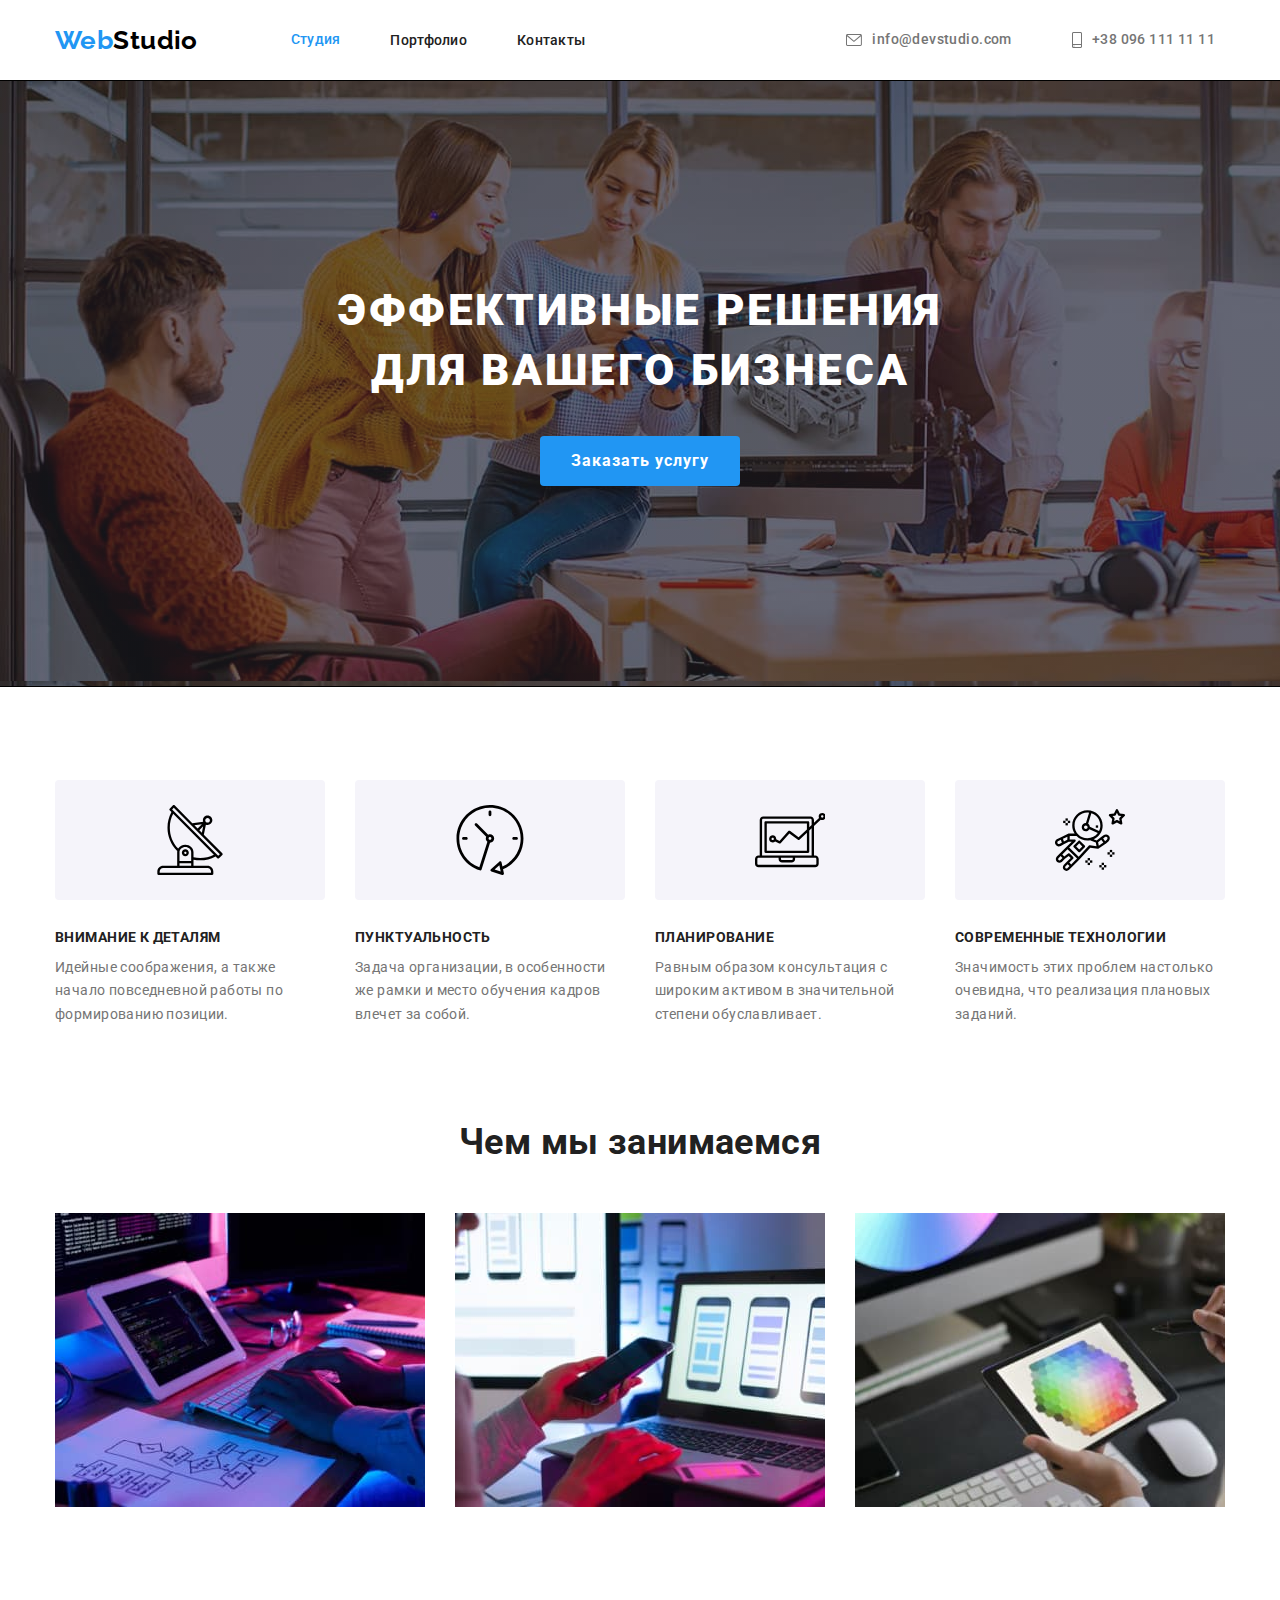
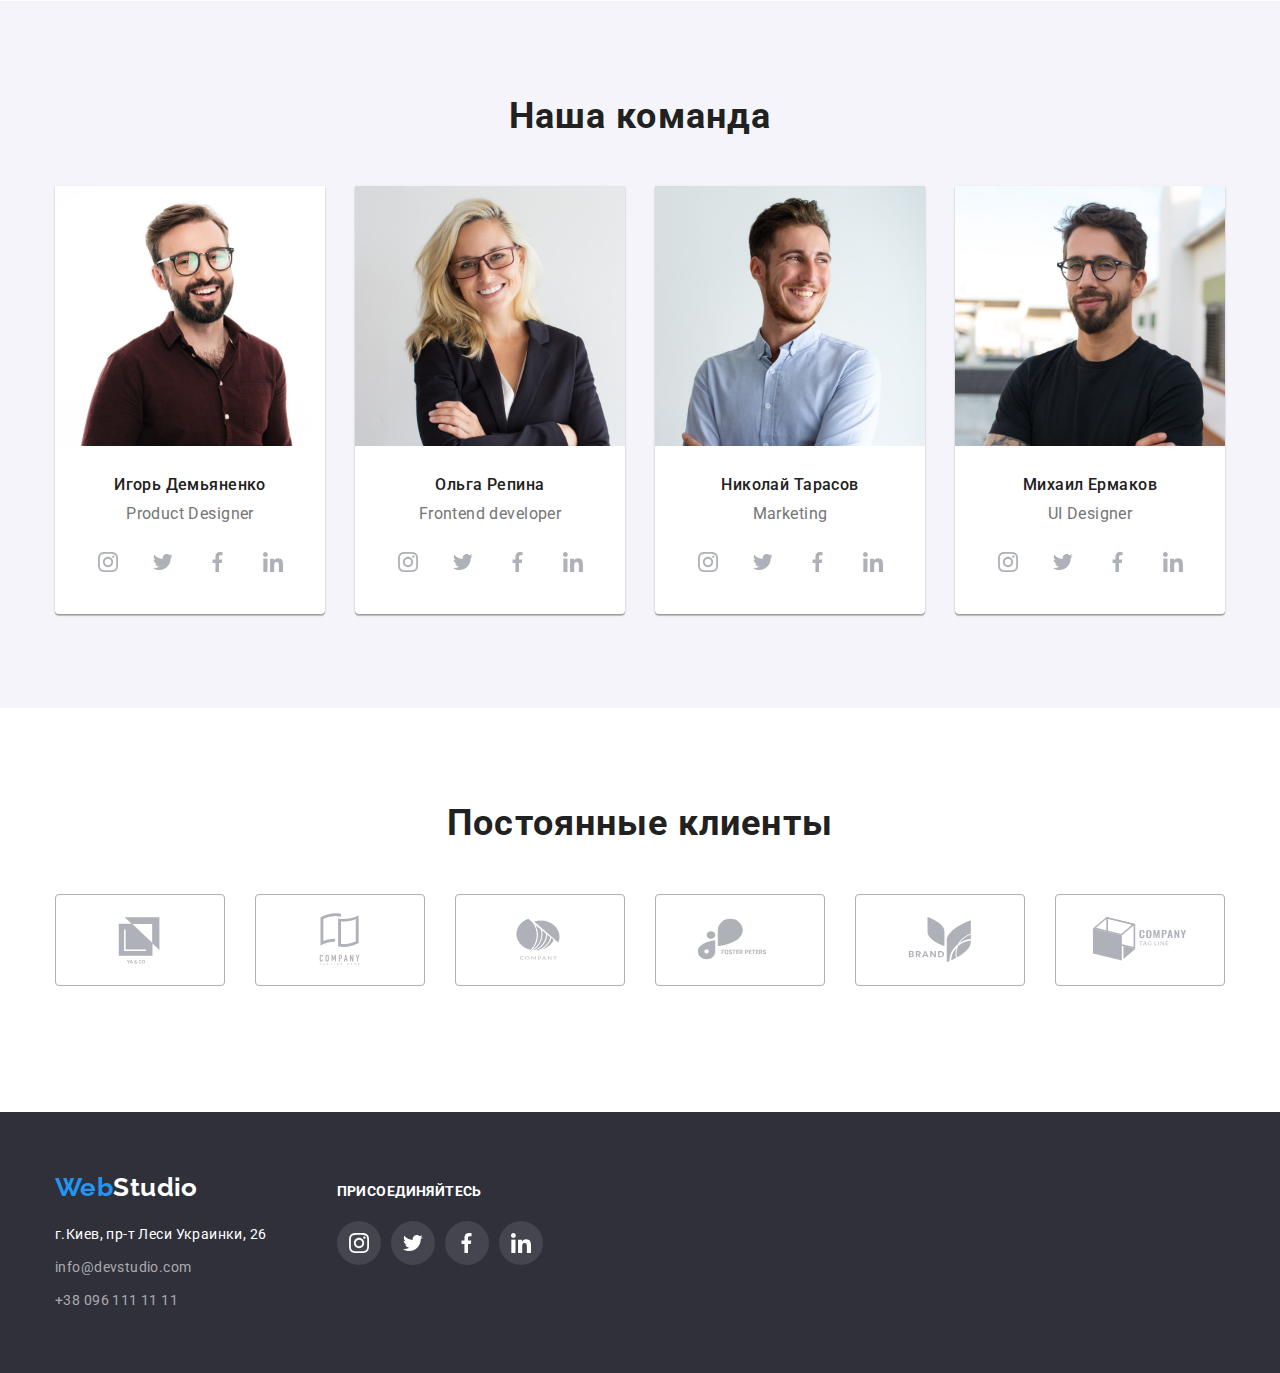
==== index.html @ 2accdb9d "update" ====
<!DOCTYPE html>
<html lang="ru">
  <head>
    <meta charset="UTF-8" />
    <meta http-equiv="X-UA-Compatible" content="IE=edge" />
    <meta name="viewport" content="width=device-width, initial-scale=1.0" />
    <title>Документ</title>
    <link" rel="preconnect" href="https://fonts.googleapis.com" />
    <link rel="preconnect" href="https://fonts.gstatic.com" crossorigin />
    <link
      href="https://fonts.googleapis.com/css2?family=Raleway:wght@700&family=Roboto:wght@400;500;700;900&display=swap"
      rel="stylesheet"
    />
    <link
      rel="stylesheet"
      href="//cdnjs.cloudflare.com/ajax/libs/modern-normalize/1.1.0/modern-normalize.min.css"
    />
    <link rel="stylesheet" href="./css/styles.css" />
  </head>
  <body>
    <header class="header">
      <div class="container header-container">
        <nav class="nav">
          <a lang="en" href="./index.html" class="logo">
            <span class="logo-accent">Web</span>Studio</a
          >
          <ul class="site-nav list">
            <li><a href="./index.html" class="link current">Студия</a></li>
            <li><a href="./portfolio.html" class="link">Портфолио</a></li>
            <li><a href="./portfolio.html" class="link">Контакты</a></li>
          </ul>
        </nav>
        <ul class="contact list">
          <li class="contact-list item">
            <a lang="en" href="mailto:info@devstudio.com" class="mailto">
              <svg class="icon-envelope" width="16px" height="12px">
                <use href="./images/symbol-defs.svg#icon-envelope"></use></svg
              >info@devstudio.com</a
            >
          </li>
          <li class="contact-list item">
            <a href="tel:+380961111111" class="phone"
              ><svg class="icon-tel" width="10px" height="16px">
                <use href="./images/symbol-defs.svg#icon-tel"></use>
              </svg>
              +38 096 111 11 11</a
            >
          </li>
        </ul>
      </div>
    </header>
    <main>
      <div class="overlay">
        <section class="hero">
          <div class="container">
            <h1 class="hero-title">Эффективные решения для вашего бизнеса</h1>
            <button type="button" class="button-primary">
              Заказать услугу
            </button>
          </div>
        </section>
      </div>
      <section class="section features">
        <div class="container">
          <h2 class="visually-hidden">Наши особенности</h2>
          <ul class="features-list">
            <li class="features-item">
              <div class="features-icon">
                <svg class="features-logo" width="70" height="70">
                  <use href="./images/symbol-defs.svg#icon-vector11" />
                </svg>
              </div>
              <h3 class="features-title">Внимание к деталям</h3>
              <p class="features-text">
                Идейные соображения, а также начало повседневной работы по
                формированию позиции.
              </p>
            </li>
            <li class="features-item">
              <div class="features-icon">
                <svg class="features-logo" width="70" height="70">
                  <use href="./images/symbol-defs.svg#icon-vector" />
                </svg>
              </div>
              <h3 class="features-title">Пунктуальность</h3>
              <p class="features-text">
                Задача организации, в особенности же рамки и место обучения
                кадров влечет за собой.
              </p>
            </li>
            <li class="features-item">
              <div class="features-icon">
                <svg class="features-logo" width="70" height="70">
                  <use href="./images/symbol-defs.svg#icon-Vector1"  />
                </svg>
              </div>
              <h3 class="features-title">Планирование</h3>
              <p class="features-text">
                Равным образом консультация с широким активом в значительной
                степени обуславливает.
              </p>
            </li>
            <li class="features-item">
              <div class="features-icon">
                <svg class="features-logo" width="70" height="70">
                  <use href="./images/symbol-defs.svg#icon-astronaut-1" />
                </svg>
              </div>
              <h3 class="features-title">Современные технологии</h3>
              <p class="features-text">
                Значимость этих проблем настолько очевидна, что реализация
                плановых заданий.
              </p>
            </li>
          </ul>
        </div>
      </section>
      <section class="section work">
        <div class="container">
          <h2 class="work-title">Чем мы занимаемся</h2>
          <ul class="work-list">
            <li class="item">
              <img src="./images/img12.jpg" alt="фото комп1" width="370" />
            </li>
            <li class="item">
              <img src="./images/img21.jpg" alt="фото комп2" width="370" />
            </li>
            <li class="item">
              <img src="./images/img11.jpg" alt="фото комп3" width="370" />
            </li>
          </ul>
        </div>
      </section>
      <section class="section-team">
        <div class="container">
          <h2 class="section-title">Наша команда</h2>
          <ul class="team-list">
            <li class="team-item">
              <img src="./images/img1.jpg" alt="Фото игорь" width="270" />
              <div class="team">
                <h3 class="team-title">Игорь Демьяненко</h3>
                <p class="vocation" lang="en">Product Designer</p>
                <ul class="list-net">
                  <li class="list-net-item one">
                    <a href="" class="social-net link">
                      <svg class="net" width="20" height="20">
                         <use href="./images/symbol-defs.svg#icon-instagram2" />
                      </svg>
                    </a>
                  </li>
            <li class="list-net-item">
                    <a href="" class="social-net link">
                      <svg class="net" width="20" height="20">
                        <use href="./images/symbol-defs.svg#icon-twitter" />
                      </svg>
                    </a>
                  </li>
                      <li class="list-net-item">
                    <a href="" class="social-net link">
                      <svg class="net" width="20" height="20">
                        <use href="./images/symbol-defs.svg#icon-facebook" />
                      </svg>
                    </a>
                  </li> 
                       <li class="list-net-item">
                    <a href="" class="social-net link">
                      <svg class="net" width="20" height="20">
                        <use href="./images/symbol-defs.svg#icon-linkedin" />
                      </svg>
                      </a>
                    </li>
                  </ul>
                </div>
              </li>
            <li class="team-item">
              <img src="./images/img2.jpg" alt="Фото ольга" width="270" />
              <div class="team">
                <h3 class="team-title">Ольга Репина</h3>
                <p class="vocation" lang="en">Frontend developer</p>
                 <ul class="list-net">
                  <li class="list-net-item">
                    <a href="" class="social-net link">
                      <svg class="net" width="20" height="20">
                         <use href="./images/symbol-defs.svg#icon-instagram2" />
                      </svg>
                    </a>
                  </li>
            <li class="list-net-item">
                    <a href="" class="social-net link">
                      <svg class="net" width="20" height="20">
                      <use href="./images/symbol-defs.svg#icon-twitter" />
                      </svg>
                    </a>
                  </li>
                      <li class="list-net-item">
                    <a href="" class="social-net link">
                      <svg class="net" width="20" height="20">
                       <use href="./images/symbol-defs.svg#icon-facebook" />
                      </svg>
                    </a>
                  </li> 
                       <li class="list-net-item">
                    <a href="" class="social-net link">
                      <svg class="net" width="20" height="20">
                        <use href="./images/symbol-defs.svg#icon-linkedin" />
                  </svg>
                </a>
              </li>
            </ul>
          </div>
        </li>
            <li class="team-item">
              <img src="./images/img3.jpg" alt="Фото николай" width="270" />
              <div class="team">
                <h3 class="team-title">Николай Тарасов</h3>
                <p class="vocation" lang="en">Marketing</p> 
                <ul class="list-net">
                  <li class="list-net-item">
                    <a href="" class="social-net link">
                      <svg class="net" width="20" height="20">
                        <use href="./images/symbol-defs.svg#icon-instagram2" />
                      </svg>
                    </a>
                  </li>
            <li class="list-net-item">
                    <a href="" class="social-net link">
                      <svg class="net" width="20" height="20">
                       <use href="./images/symbol-defs.svg#icon-twitter" />
                      </svg>
                    </a>
                  </li>
                      <li class="list-net-item">
                    <a href="" class="social-net link">
                      <svg class="net" width="20" height="20">
                        <use href="./images/symbol-defs.svg#icon-facebook"/>
                      </svg>
                    </a>
                  </li> 
                       <li class="list-net-item">
                    <a href="" class="social-net link">
                      <svg class="net" width="20" height="20">
                        <use href="./images/symbol-defs.svg#icon-linkedin" />
                  </svg>
                </a>
              </li>
            </ul>
          </div>
        </li>
            <li class="team-item">
              <img src="./images/img4.jpg" alt="Фото михаила" width="270" />
              <div class="team">
                <h3 class="team-title">Михаил Ермаков</h3>
                <p class="vocation" lang="en">UI Designer</p> 
                <ul class="list-net">
                  <li class="list-net-item">
                    <a href="" class="social-net link">
                      <svg class="net" width="20" height="20"> 
                        <use href="./images/symbol-defs.svg#icon-instagram2" />
                      </svg>
                    </a>
                  </li>
            <li class="list-net-item">
                    <a href="" class="social-net link">
                      <svg class="net" width="20" height="20">
                       <use href="./images/symbol-defs.svg#icon-twitter" />
                      </svg>
                    </a>
                  </li>
                      <li class="list-net-item">
                    <a href="" class="social-net link">
                      <svg class="net" width="20" height="20">
                        <use href="./images/symbol-defs.svg#icon-facebook" />
                      </svg>
                    </a>
                  </li> 
                       <li class="list-net-item">
                    <a href="" class="social-net link">
                      <svg class="net" width="20" height="20">
                        <use href="./images/symbol-defs.svg#icon-linkedin" />
                  </svg>
                </a>
              </li>
            </ul>
          </div>
        </li>
          </ul>
        </div>
      </section>
    <section class="clients">
      <div class="container">
        <h2 class="clients-title">Постоянные клиенты</h2>
        <ul class="clients-list"
        <li class="clients-item">
          <a href="" class="clients-link">
            <svg class="clients-logo" width="106" height="60">
            <use href="./images/symbol-defs.svg#icon-Logo1" />
          </svg>
          </a>
        </li>
         <li class="clients-item">
          <a href="" class="clients-link">
            <svg class="clients-logo" width="106" height="60">
            <use href="./images/symbol-defs.svg#icon-Logo2" />
          </svg>
          </a>
        </li>
         <li class="clients-item">
          <a href="" class="clients-link">
            <svg class="clients-logo" width="106" height="60">
            <use href="./images/symbol-defs.svg#icon-Logo3" />
          </svg>
          </a>
        </li>
         <li class="clients-item">
          <a href="" class="clients-link">
            <svg class="clients-logo" width="106" height="60">
            <use href="./images/symbol-defs.svg#icon-Logo4" />
          </svg>
          </a>
        </li> 
        <li class="clients-item">
          <a href="" class="clients-link">
            <svg class="clients-logo" width="106" height="60">
            <use href="./images/symbol-defs.svg#icon-Logo5" /></svg>
          </a>
        </li>
         <li class="clients-item">
          <a href="" class="clients-link">
            <svg class="clients-logo" width="106" height="60">
            <use href="./images/symbol-defs.svg#icon-Logo6" />
          </svg>
          </a>
        </li>
      </ul>
      </div>
    </section>
  </main><footer class="footer">
      <div class="container footer-container">
        <div class="locate">
        <a lang="en" href="./index.html" class="logo-footer"
          ><span class="logo-accent">Web</span>Studio</a
        >
        <address class="adress">
          <ul class="adress-list">
            <li class="adress-item">г.Киев, пр-т Леси Украинки, 26</li>
            <li>
              <a lang="en" href="mailto:info@devstudio.com" class="tel-item"
                >info@devstudio.com</a
              >
            </li>
            <li>
              <a href="tel:+380961111111" class="tel-item">+38 096 111 11 11</a>
            </li>
          </ul>
        </address>
      </div>
      <div class="join">
        <p class="join-title">Присоединяйтесь</p>
        <ul class="join-list">
          <li class="join-item">
            <a href="" class="join-social-net link">
              <svg class="join-icon" width="20" height="20">
                <use href="./images/symbol-defs.svg#icon-instagram2" />
              </svg>
            </a>
          </li>
          <li class="join-item">
            <a href="" class="join-social-net link">
              <svg class="join-icon" width="20" height="20">
                <use href="./images/symbol-defs.svg#icon-twitter" />
              </svg>
            </a>
          </li>
          <li class="join-item">
            <a href="" class="join-social-net link">
              <svg class="join-icon" width="20" height="20">
                <use href="./images/symbol-defs.svg#icon-facebook" />
              </svg>
            </a>
          </li>
          <li class="join-item">
            <a href="" class="join-social-net link">
              <svg class="join-icon" width="20" height="20">
                <use href="./images/symbol-defs.svg#icon-linkedin" />
              </svg>
            </a>
          </li>
        </ul>
      </div>
      </div>
    </footer>
  </body>
</html>
---- css/styles.css ----
:root {
  --primary-text-color: #212121;
  --title-text-color: #757575;
  --secondary-title-text-color: #000000;
  --accent-color: #2196f3;
  --secondary-accent-color: #188ce8;
  --primary-white-color: #ffffff;
  --primary-background-color: #2f303a;
  --secondary-background-color: #f5f4fa;
}

body {
  font-family: "Roboto", sans-serif;
  font-size: 14px;
  letter-spacing: 0.03em;
  color: var(--primary-text-color);
  background-color: var(--primary-white-color);
}

*,
*:before,
*:after {
  padding: 0px;
  margin: 0px;
  box-sizing: border-box;
}

ul {
  list-style: none;
  padding: 0px;
  margin: 0px;
}

h1,
h2,
h3,
h4,
h5,
h6,
p {
  margin-top: 0px;
  margin-bottom: 0px;
}

.site-nav {
  display: flex;
  align-items: center;
  justify-content: space-between;
  gap: 50px;
}

a {
  text-decoration: none;
}

.container {
  width: 1200px;
  padding-right: 15px;
  padding-left: 15px;
  margin-left: auto;
  margin-right: auto;
}

img {
  display: block;
  width: 100%;
  height: auto;
}

.header {
  border-bottom: 1px solid #ececec;
}

header.container {
  display: flex;
  align-items: center;
  justify-content: space-between;
}

.header-container {
  display: flex;
  align-items: center;
}

.nav {
  display: flex;
  align-items: center;
}

.logo {
  margin-right: 93px;
  padding-top: 24px;
  padding-bottom: 24px;
  text-decoration: none;
  font-family: "Raleway", sans-serif;
  font-weight: 700;
  font-size: 26px;
  line-height: 1.19;
  color: var(--secondary-title-text-color);
}

.logo-accent {
  color: var(--accent-color);
}

.link.current {
  display: block;
  padding-top: 32px;
  padding-bottom: 32px;
  color: var(--accent-color);
}

.link:hover,
.link:focus {
  color: var(--accent-color);
}

.link {
  font-weight: 500;
  font-size: 14px;
  line-height: 1.14;
  letter-spacing: 0.02em;
  color: var(--primary-text-color);
}

.contact {
  display: flex;
  align-items: center;
  gap: 50px;
  margin-left: auto;
}

.contact-list {
  display: flex;
  align-items: center;
  margin-right: 10px;
  gap: 10px;
}

.mailto {
  display: flex;
  align-items: center;
  padding-top: 32px;
  padding-bottom: 32px;
  font-weight: 500;
  font-size: 14px;
  line-height: 1.14;
  display: flex;
  align-items: center;
  color: var(--title-text-color);
  fill: currentColor;
}

.mailto:hover,
.mailto:focus {
  color: var(--accent-color);
}

.icon-envelope {
  margin-right: 10px;
}

.icon-envelope:hover,
.icon-envelope:focus {
  fill: var(--accent-color);
}

.phone {
  display: block;
  padding-top: 32px;
  padding-bottom: 32px;
  font-family: inherit;
  font-weight: 500;
  font-size: 14px;
  line-height: 1.14;
  display: flex;
  align-items: center;
  color: var(--title-text-color);
  fill: currentColor;
}

.phone:hover,
.phone:focus {
  color: var(--accent-color);
}

.icon-tel {
  margin-right: 10px;
}

.icon-tel:hover,
.icon-tel:focus {
  fill: var(--accent-color);
}

.hero {
  padding-top: 200px;
  padding-bottom: 200px;
  text-align: center;
  background-image: linear-gradient(
      to right,
      rgba(47, 48, 58, 0.4),
      rgba(47, 48, 58, 0.4)
    ),
    url(../images/herobg.jpg);
  background-color: var(--primary-background-color);
}

.overlay {
  max-width: 1600px;
  min-height: 600px;
  margin-left: auto;
  margin-right: auto;
  background-color: #c4c4c4;
  background-size: cover;
  background-repeat: no-repeat;
  background-position: center;
  text-align: center;
  outline: 1px solid black;
}

.hero-title {
  width: 696px;
  margin-bottom: 35px;
  margin-left: auto;
  margin-right: auto;
  font-weight: 900;
  font-size: 44px;
  text-transform: uppercase;
  line-height: 1.36;
  letter-spacing: 0.06em;
  color: var(--primary-white-color);
}

.button-primary:hover,
.button-primary:focus {
  background-color: var(--secondary-accent-color);
  color: var(--primary-white-color);
}

.button-primary {
  display: flex;
  align-items: center;
  text-align: center;
  justify-content: center;
  padding: 10px 22px;
  margin-bottom: 0px;
  margin-left: auto;
  margin-right: auto;
  border: none;
  border-radius: 4px;
  width: 200px;
  font-family: inherit;
  cursor: pointer;
  font-weight: 700;
  font-size: 16px;
  line-height: 1.88;
  letter-spacing: 0.06em;
  color: var(--primary-white-color);
  background-color: var(--accent-color);
}

.button {
  gap: 8px;
  padding: 8px 22px;
  color: var(--primary-text-color);
  background-color: var(--secondary-background-color);
  border: none;
}

.button.primary {
  display: flex;
  align-items: center;
  text-align: center;
  min-width: 73px;
  border-radius: 4px;
  margin-left: 0px;
  font-family: inherit;
  cursor: pointer;
  font-weight: 500;
  font-size: 16px;
  line-height: 1.6;
  color: var(--primary-white-color);
  background-color: var(--accent-color);
}

.btn-group .button:hover,
.btn-group .button:focus {
  color: var(--primary-white-color);
  background-color: var(--accent-color);
  box-shadow: 0px 4px 4px rgba(0, 0, 0, 0.15);
}

.btn-group {
  display: flex;
  align-items: center;
  justify-content: center;
  flex-wrap: wrap;
  gap: 8px;
  margin-bottom: 34px;
}

.btn-group .button {
  text-align: center;
  padding: 6px 22px;
  border: 1px solid transparent;
  border-radius: 4px;
  font-family: inherit;
  cursor: pointer;
  font-weight: 500;
  font-size: 16px;
  line-height: 1.6;
  color: var(--primary-text-color);
  background-color: var(--secondary-background-color);
}

.btn-group:nth-last-child(3) {
  margin-right: 0px;
}

/* наш особенност*/
section {
  padding-top: 94px;
  padding-bottom: 94px;
}

.section .features {
  margin-bottom: 0px;
  background-color: var(--primary-white-color);
}

.section.features .container {
  display: flex;
  align-items: center;
  justify-content: space-between;
}

.visually-hidden {
  border: 0;
  padding: 0;
  position: absolute;
  white-space: nowrap;
  width: 1px;
  height: 1px;
  overflow: hidden;
  clip: rect(0 0 0 0);
  clip-path: inset(50%);
  margin: -1px;
}

.features-list {
  display: flex;
  align-items: center;
  justify-content: space-between;
  gap: 30px;
}

.features-icon {
  display: flex;
  align-items: center;
  justify-content: center;
  width: 270px;
  height: 120px;
  margin-bottom: 30px;
  border-radius: 4px;
  background-color: var(--secondary-background-color);
  background-position: center;
}

.features-title {
  text-align: start;
  margin-top: 0px;
  margin-bottom: 10px;
  font-weight: 700;
  font-size: 14px;
  line-height: 1.14;
  text-transform: uppercase;
  color: var(--primary-text-color);
}

.features-text {
  text-align: start;
  margin-top: 0px;
  font-weight: 400;
  font-size: 14px;
  line-height: 1.7;
  color: var(--title-text-color);
}

.features-item:not(:last child) {
  margin-right: 30px;
}

.item:not(:last child) {
  margin-right: 30px;
}

.section.work {
  margin-top: 0px;
  padding-top: 0px;
  padding-bottom: 94px;
}

.work-title {
  display: flex;
  text-align: center;
  justify-content: center;
  margin-right: auto;
  margin-bottom: 50px;
  font-weight: 700;
  font-size: 36px;
  line-height: 1.17;
  color: var(--primary-text-color);
}

.work-list {
  display: flex;
  align-items: center;
  justify-content: space-between;
  gap: 30px;
}

.clients {
  padding-top: 94px;
  padding-bottom: 126px;
  background-color: var(--primary-white-color);
}

.clients-title {
  text-align: center;
  margin-bottom: 50px;
  font-weight: 700;
  font-size: 36px;
  line-height: 1.17;
  letter-spacing: 0.03em;
  color: var(--primary-text-color);
}

.clients-list {
  display: flex;
  align-items: center;
  gap: 30px;
}

.clients-item {
  display: flex;
  align-items: center;
  justify-content: center;
}

.clients-link {
  display: flex;
  align-items: center;
  justify-content: center;
  width: 170px;
  height: 92px;
  border: 1px solid #afb1b8;
  border-radius: 4px;
  fill: #afb1b8;
}

.clients-link:hover,
.clients-link:focus {
  border: 1px solid var(--accent-color);
  background-color: var(--primary-white-color);
  fill: var(--accent-color);
}
.section-team {
  padding-top: 94px;
  padding-bottom: 94px;
  background-color: var(--secondary-background-color);
}

.section-title {
  text-align: center;
  margin-bottom: 49px;
  font-weight: 700;
  font-size: 36px;
  line-height: 1.17;
  letter-spacing: 0.03em;
  color: var(--primary-text-color);
}

.team-list {
  display: flex;
  align-items: center;
  gap: 30px;
}

.team-item {
  width: 270px;
  height: 428px;
  box-shadow: 0px 1px 3px rgba(0, 0, 0, 0.12), 0px 1px 1px rgba(0, 0, 0, 0.14),
    0px 2px 1px rgba(0, 0, 0, 0.2);
  border-radius: 0px 0px 4px 4px;
  background-color: var(--primary-white-color);
}

.team {
  padding-top: 30px;
  padding-bottom: 30px;
  padding-right: 30px;
  padding-left: 30px;
}

.team-title {
  margin-bottom: 10px;
  align-content: center;
  text-align: center;
  justify-content: center;
  font-weight: 500;
  font-size: 16px;
  line-height: 1.18;
  color: var(--primary-text-color);
}

.vocation {
  margin-bottom: 16px;
  text-align: center;
  font-weight: 400;
  font-size: 16px;
  line-height: 1.18;
  color: var(--title-text-color);
}

.list-net {
  display: flex;
  align-items: center;
  justify-content: space-around;
  margin-top: 0px;
  margin-left: auto;
  margin-right: auto;
  gap: 10px;
}

.list-net-item {
  display: flex;
  align-items: center;
  justify-content: center;
  width: 44px;
  height: 44px;
  border-radius: 50%;
  cursor: pointer;
  background-color: var(--primary-white-color);
  fill: #afb1b8;
}

.list-net-item.one {
  width: 44px;
  border-radius: 50%;
}

.social-net.link {
  display: flex;
  align-items: center;
  justify-content: center;
  width: 44px;
  height: 44px;
  border-radius: 50%;
  fill: #afb1b8;
}

.social-net.link:hover,
.social-net.link:focus {
  background-color: var(--accent-color);
  fill: var(--primary-white-color);
}

.gallery {
  padding-top: 94px;
  padding-bottom: 94px;
}

.gallery.container {
  width: 1200px;
  padding-left: 15px;
  padding-right: 15px;
  margin-left: auto;
}

.gallery-title-hidden {
  display: none;
}

.gallery-title {
  margin-bottom: 4px;
  font-weight: 700;
  font-size: 18px;
  line-height: 2;
  letter-spacing: 0.06em;
  color: var(--primary-text-color);
}

.gallery-example {
  border: 1px solid #eeeeee;
  padding-top: 20px;
  padding-bottom: 20px;
  padding-left: 24px;
  padding-right: 24px;
}

.gallery-item {
  width: 370px;
  border-radius: 4px;
}

.gallery-item:nth-child(3) {
  margin-right: 0px;
}

.gallery-item:nth-last-child(3) {
  margin-bottom: 0px;
}

.gallery-list {
  display: flex;
  flex-wrap: wrap;
  gap: 30px;
}

.example-work {
  font-weight: 400;
  font-size: 16px;
  line-height: 1.9;
  color: var(--title-text-color);
}

.photo {
  display: inline-block;
  text-decoration: none;
}

.photo:hover,
.photo:focus {
  box-shadow: 0px 4px 4px rgba(0, 0, 0, 0.15);
}

.footer {
  padding-top: 60px;
  padding-bottom: 60px;
  margin-bottom: 0px;
  background-color: var(--primary-background-color);
}

.footer .logo-footer {
  display: inline-block;
  font-family: "Raleway";
  font-style: normal;
  margin-bottom: 20px;
  font-weight: 700;
  font-size: 26px;
  line-height: 1.19;
  text-decoration: none;
  color: var(--primary-white-color);
}

.locate {
  margin-right: 70px;
}

.adress {
  font-style: normal;
}

.adress-item:hover,
.adress-item:focus {
  color: var(--accent-color);
}

.adress-list {
  display: flex;
  flex-direction: column;
  gap: 9px;
}

.adress-item {
  font-size: 14px;
  line-height: 1.7;
  color: var(--primary-white-color);
}

.mailto-item {
  font-size: 14px;
  line-height: 1.7;
  letter-spacing: 0.02em;
  color: rgba(255, 255, 255, 0.6);
}

.mailto-item:hover,
.mailto-item:focus {
  color: var(--accent-color);
}

.tel-item {
  font-family: inherit;
  font-size: 14px;
  line-height: 1.7;
  color: rgba(255, 255, 255, 0.6);
}

.tel-item:hover,
.tel-item:focus {
  color: var(--accent-color);
}

footer.container {
  display: flex;
  align-items: center;
  justify-content: center;
}

.footer-container {
  display: flex;
  align-items: baseline;
}

.join-title {
  margin-bottom: 20px;
  padding-top: 0px;
  padding-bottom: 0px;
  font-weight: 700;
  font-size: 14px;
  line-height: 1.14;
  letter-spacing: 0.03em;
  text-transform: uppercase;
  color: var(--primary-white-color);
}

.join-list {
  display: flex;
  align-items: center;
  justify-content: space-around;
  gap: 10px;
  width: 206px;
  height: 45px;
}

.join-item {
  gap: 10px;
}

.join-social-net.link {
  display: flex;
  align-items: center;
  justify-content: center;
  border-radius: 50%;
  width: 44px;
  height: 44px;
  background-color: rgba(255, 255, 255, 0.1);
  fill: currentColor;
}

.join-social-net.link:hover,
.join-social-net.link:focus {
  background-color: var(--accent-color);
}

.join-icon {
  fill: var(--primary-white-color);
}
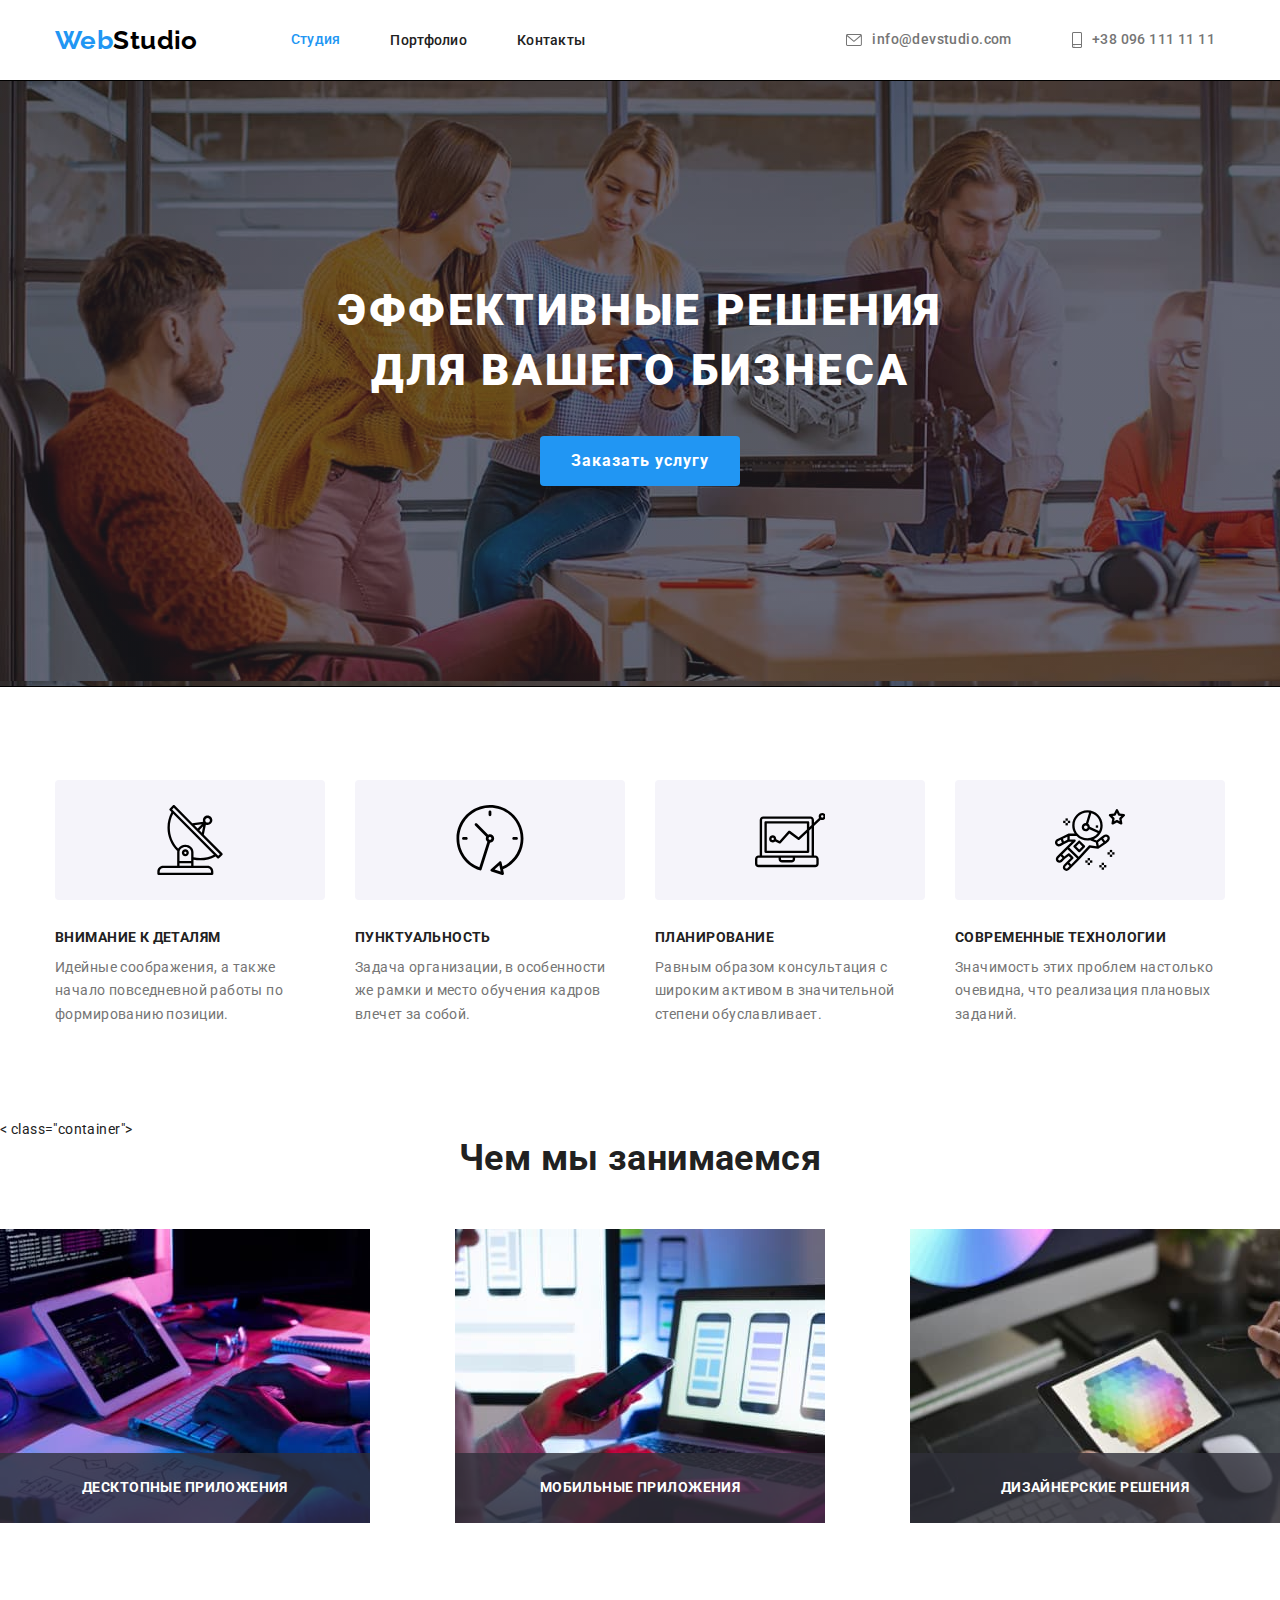
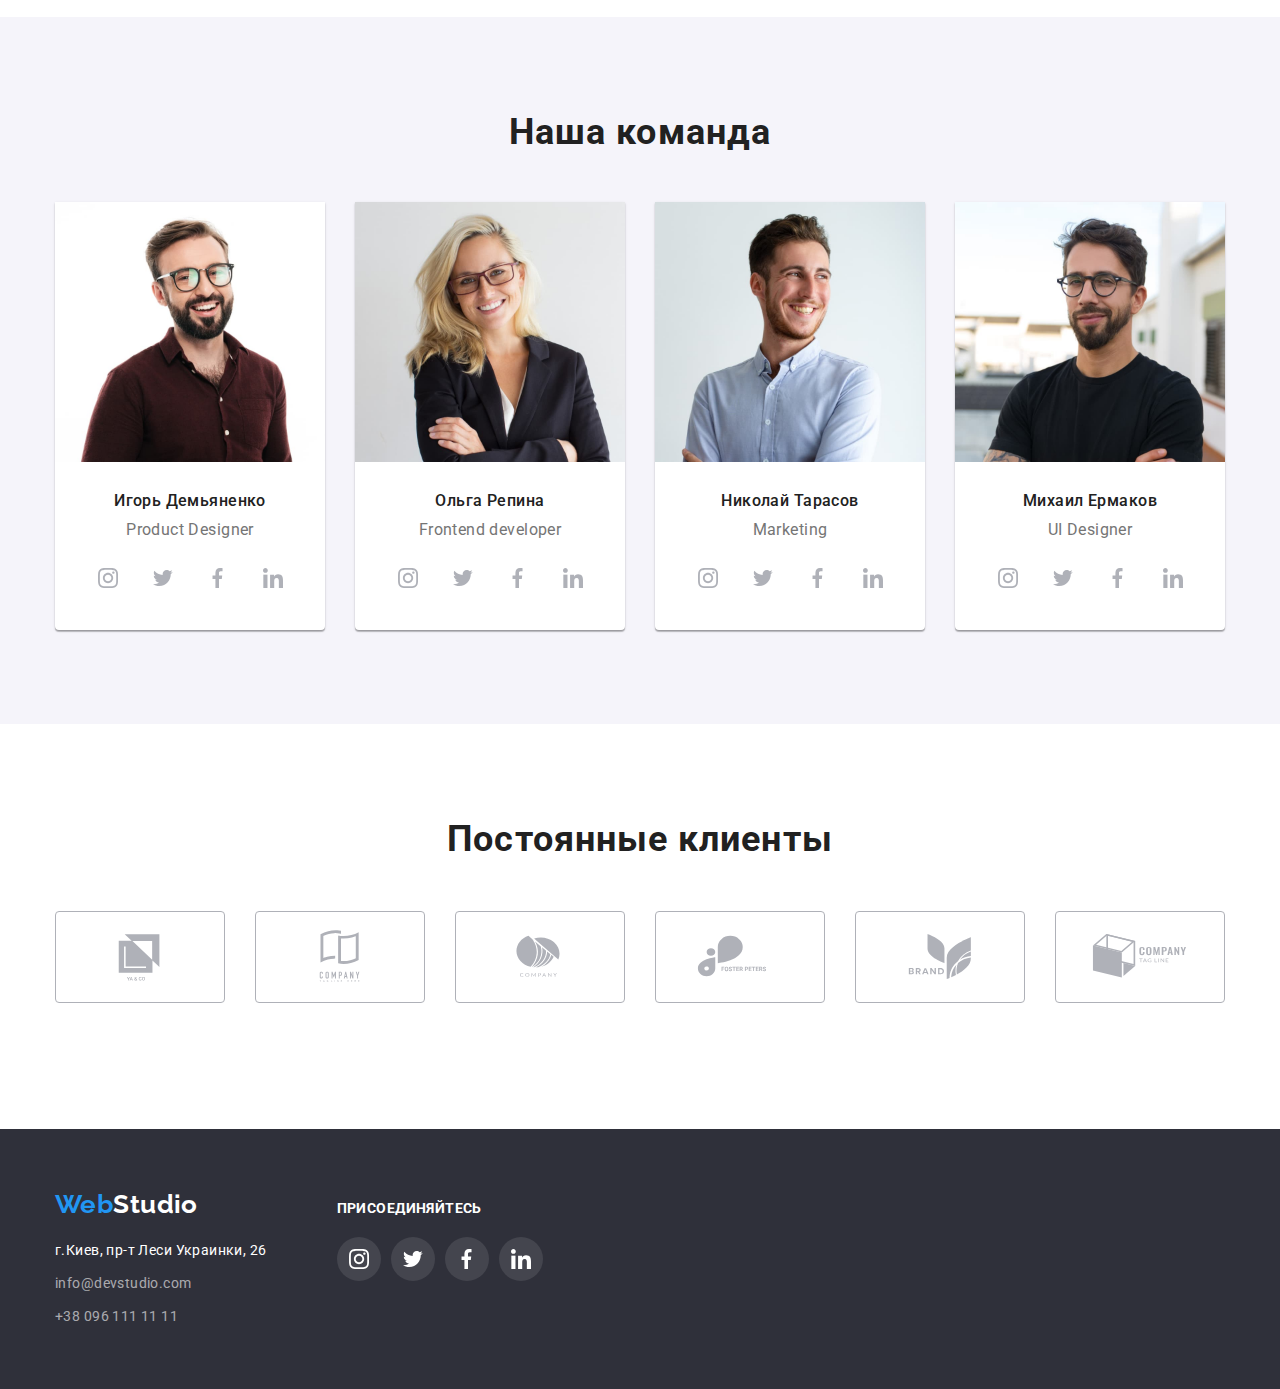
==== commit 3b389ee2: "upgrade" ====
--- a/index.html
+++ b/index.html
@@ -54,11 +54,20 @@
         <section class="hero">
           <div class="container">
             <h1 class="hero-title">Эффективные решения для вашего бизнеса</h1>
-            <button type="button" class="button-primary">
+            <button type="button" class="button-primary" data-modal-open>
               Заказать услугу
             </button>
           </div>
         </section>
+      </div>
+      <div class="backdrop is-hidden" data-modal>
+        <div class="modal">
+          <button data-modal-close class="button-modal" type="button">
+            <svg class="modal-close" width="18" height="18">
+              <use href=".images/symbol-defs.svg#icon-close-black"></use>
+            </svg>
+          </button>
+        </div>
       </div>
       <section class="section features">
         <div class="container">
@@ -116,18 +125,33 @@
         </div>
       </section>
       <section class="section work">
-        <div class="container">
+        < class="container">
           <h2 class="work-title">Чем мы занимаемся</h2>
           <ul class="work-list">
             <li class="item">
-              <img src="./images/img12.jpg" alt="фото комп1" width="370" />
+              <div class="work-ad">
+               <img class="work-photo" src="./images/img12.jpg" alt="фото комп1" width="370" />
+              <div class="ad"> 
+              <p class="ad-name">Десктопные приложения</p>
+              </div>
+              </div>
             </li>
             <li class="item">
-              <img src="./images/img21.jpg" alt="фото комп2" width="370" />
+              <div class="work-ad">
+               <img class="work-photo" src="./images/img21.jpg" alt="фото комп2"  width="370" />
+              <div class="ad"> 
+              <p class="ad-name">Мобильные приложения</p>
+              </div>
+              </div>
             </li>
             <li class="item">
-              <img src="./images/img11.jpg" alt="фото комп3" width="370" />
-            </li>
+               <div class="work-ad">
+               <img class="work-photo" src="./images/img11.jpg" alt="фото комп3"  width="370" />
+              <div class="ad"> 
+              <p class="ad-name">Дизайнерские решения</p>
+              </div>
+              </div>
+              </li>
           </ul>
         </div>
       </section>
@@ -389,5 +413,6 @@
       </div>
       </div>
     </footer>
+    <script src="./js/modal.js"></script>
   </body>
 </html>
--- a/css/styles.css
+++ b/css/styles.css
@@ -7,6 +7,7 @@
   --primary-white-color: #ffffff;
   --primary-background-color: #2f303a;
   --secondary-background-color: #f5f4fa;
+  --timing-function: cubic-bezier(0.4, 0, 0.2, 1);
 }
 
 body {
@@ -121,6 +122,7 @@
   line-height: 1.14;
   letter-spacing: 0.02em;
   color: var(--primary-text-color);
+  transition: color 250ms var(--timing-function);
 }
 
 .contact {
@@ -149,6 +151,7 @@
   align-items: center;
   color: var(--title-text-color);
   fill: currentColor;
+  transition: color 250ms var(--timing-function);
 }
 
 .mailto:hover,
@@ -177,6 +180,7 @@
   align-items: center;
   color: var(--title-text-color);
   fill: currentColor;
+  transition: color 250ms var(--timing-function);
 }
 
 .phone:hover,
@@ -258,6 +262,7 @@
   letter-spacing: 0.06em;
   color: var(--primary-white-color);
   background-color: var(--accent-color);
+  transition: background-color 250ms var(--timing-function);
 }
 
 .button {
@@ -312,10 +317,72 @@
   line-height: 1.6;
   color: var(--primary-text-color);
   background-color: var(--secondary-background-color);
+  transition: background-color 250ms var(--timing-function),
+    color 250ms var(--timing-function), box-shadow 250ms var(--timing-function);
 }
 
 .btn-group:nth-last-child(3) {
   margin-right: 0px;
+}
+
+.backdrop {
+  position: fixed;
+  top: 0px;
+  left: 0px;
+  width: 100%;
+  height: 100%;
+  background-color: rgba(0, 0, 0, 0.2);
+  opacity: 1;
+}
+
+.backdrop.is-hidden {
+  opacity: 0;
+  pointer-events: none;
+  visibility: hidden;
+}
+
+.modal {
+  display: flex;
+  position: absolute;
+  top: 50%;
+  left: 50%;
+  width: 528px;
+  height: 581px;
+  padding: 15px;
+  background-color: var(--primary-white-color);
+  box-shadow: 0px 1px 3px rgba(0, 0, 0, 0.12), 0px 1px 1px rgba(0, 0, 0, 0.14),
+    0px 2px 1px rgba(0, 0, 0, 0.2);
+  border-radius: 4px;
+  opacity: 1;
+  transform: translate(-50%, -50%) scale(1);
+  transition: transform 250ms var(--timing-function),
+    opacity 250ms var(--timing-function),
+    visibility 250ms var(--timing-function);
+}
+
+.backdrop.is-hidden .modal {
+  transform: translate(-50%, -50%) scale(0.8);
+}
+
+.modal-close {
+  width: 30px;
+  height: 30px;
+  background-color: var(--primary-white-color);
+  fill: var(--secondary-title-text-color);
+}
+
+.button-modal {
+  display: flex;
+  width: 30px;
+  height: 30px;
+  border-radius: 50%;
+  border: 1px solid rgba(0, 0, 0, 0.1);
+  align-items: center;
+  justify-content: center;
+  background-color: var(--primary-white-color);
+  top: 8px;
+  right: 8px;
+  position: absolute;
 }
 
 /* наш особенност*/
@@ -420,6 +487,33 @@
   gap: 30px;
 }
 
+.work-ad {
+  position: relative;
+}
+
+.ad {
+  position: absolute;
+  bottom: 0px;
+  display: flex;
+  text-align: center;
+  justify-content: center;
+  width: 100%;
+  height: 70px;
+  background: rgba(47, 48, 58, 0.8);
+}
+
+.ad-name {
+  font-weight: 700;
+  font-size: 14px;
+  line-height: 1.14;
+  text-align: center;
+  padding-top: 27px;
+  padding-bottom: 27px;
+  letter-spacing: 0.03em;
+  text-transform: uppercase;
+  color: var(--primary-white-color);
+}
+
 .clients {
   padding-top: 94px;
   padding-bottom: 126px;
@@ -457,12 +551,12 @@
   border: 1px solid #afb1b8;
   border-radius: 4px;
   fill: #afb1b8;
+  transition: fill, border-color 250ms var(--timing-function);
 }
 
 .clients-link:hover,
 .clients-link:focus {
-  border: 1px solid var(--accent-color);
-  background-color: var(--primary-white-color);
+  border-color: var(--accent-color);
   fill: var(--accent-color);
 }
 .section-team {
@@ -558,6 +652,8 @@
   height: 44px;
   border-radius: 50%;
   fill: #afb1b8;
+  transition: fill 250ms var(--timing-function),
+    background-color 250ms var(--timing-function);
 }
 
 .social-net.link:hover,
@@ -628,11 +724,43 @@
 .photo {
   display: inline-block;
   text-decoration: none;
+  transition: box-shadow 250ms var(--timing-function);
 }
 
 .photo:hover,
 .photo:focus {
   box-shadow: 0px 4px 4px rgba(0, 0, 0, 0.15);
+}
+
+.gallery-overlay-text {
+  position: absolute;
+  top: 0;
+  left: 0;
+  width: 100%;
+  height: 100%;
+  color: var(--primary-white-color);
+  background-color: rgba(33, 150, 243, 0.9);
+  transform: translateY(100%);
+  transition: transform 250ms cubic-bezier(0.4, 0, 0.2, 1);
+  padding: 63px 24px;
+}
+
+.gallery-overlay {
+  font-weight: 400;
+  font-size: 18px;
+  line-height: 1.56;
+  letter-spacing: 0.03em;
+  text-align: start;
+}
+
+.gallery-picture {
+  position: relative;
+  overflow: hidden;
+}
+
+.photo:hover .gallery-overlay-text,
+.photo:focus .gallery-overlay-text {
+  transform: translateY(0%);
 }
 
 .footer {
@@ -677,6 +805,7 @@
   font-size: 14px;
   line-height: 1.7;
   color: var(--primary-white-color);
+  transition: color 250ms var(--timing-function);
 }
 
 .mailto-item {
@@ -684,6 +813,7 @@
   line-height: 1.7;
   letter-spacing: 0.02em;
   color: rgba(255, 255, 255, 0.6);
+  transition: color 250ms var(--timing-function);
 }
 
 .mailto-item:hover,
@@ -696,6 +826,7 @@
   font-size: 14px;
   line-height: 1.7;
   color: rgba(255, 255, 255, 0.6);
+  transition: color 250ms var(--timing-function);
 }
 
 .tel-item:hover,
@@ -748,6 +879,7 @@
   height: 44px;
   background-color: rgba(255, 255, 255, 0.1);
   fill: currentColor;
+  transition: background-color 250ms var(--timing-function);
 }
 
 .join-social-net.link:hover,
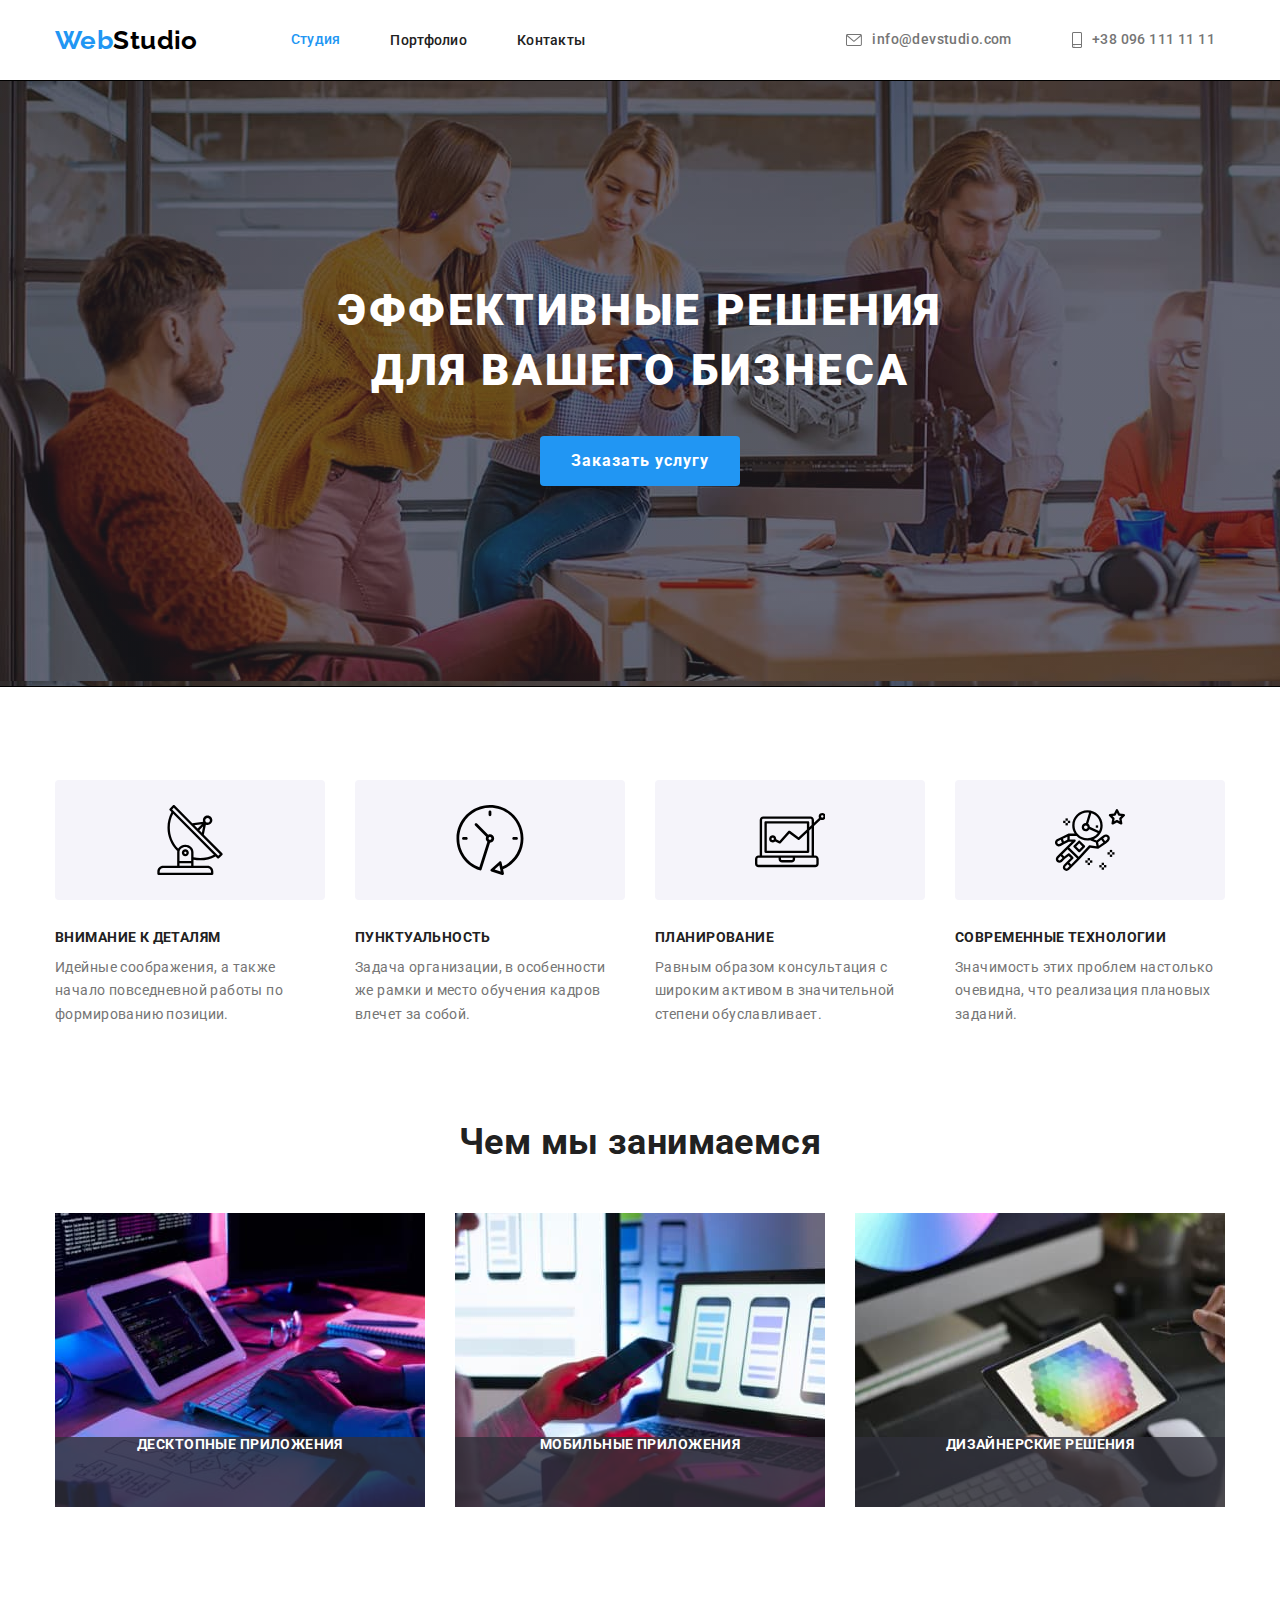
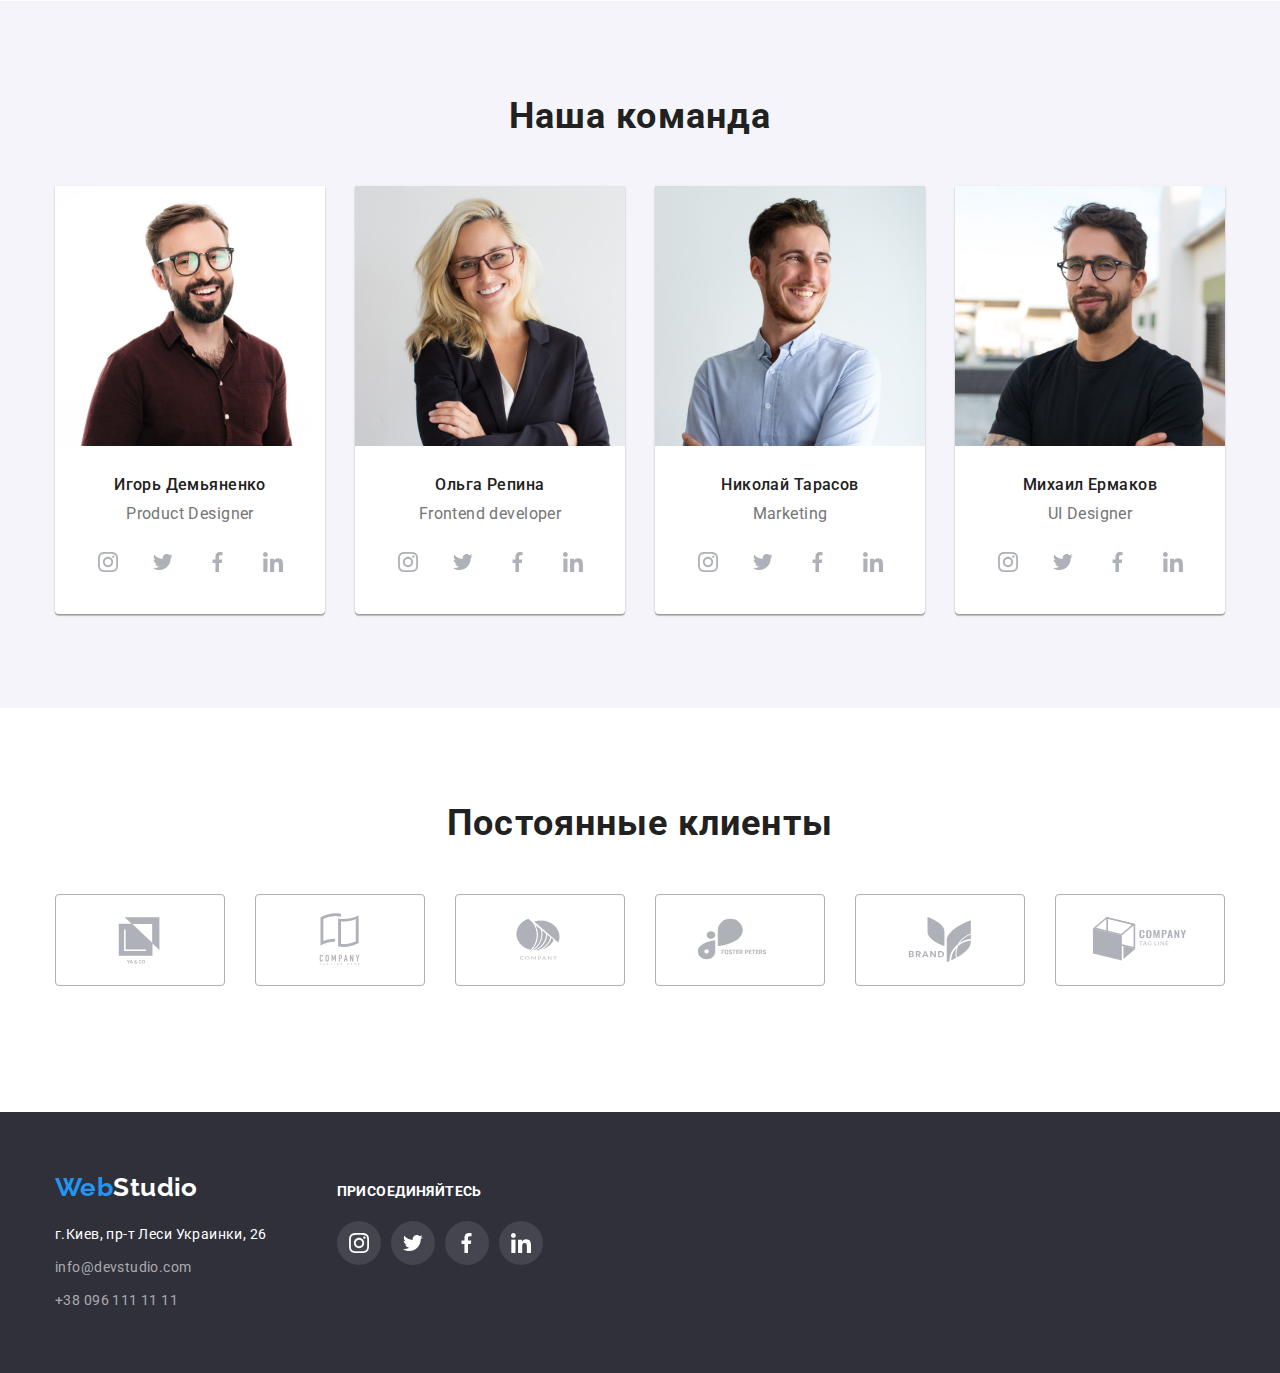
==== commit 0bddbacd: "update" ====
--- a/index.html
+++ b/index.html
@@ -125,7 +125,7 @@
         </div>
       </section>
       <section class="section work">
-        < class="container">
+        <div class="container">
           <h2 class="work-title">Чем мы занимаемся</h2>
           <ul class="work-list">
             <li class="item">
--- a/css/styles.css
+++ b/css/styles.css
@@ -365,8 +365,8 @@
 }
 
 .modal-close {
-  width: 30px;
-  height: 30px;
+  width: 11px;
+  height: 11px;
   background-color: var(--primary-white-color);
   fill: var(--secondary-title-text-color);
 }
@@ -379,7 +379,6 @@
   border: 1px solid rgba(0, 0, 0, 0.1);
   align-items: center;
   justify-content: center;
-  background-color: var(--primary-white-color);
   top: 8px;
   right: 8px;
   position: absolute;
@@ -507,8 +506,7 @@
   font-size: 14px;
   line-height: 1.14;
   text-align: center;
-  padding-top: 27px;
-  padding-bottom: 27px;
+  align-items: center;
   letter-spacing: 0.03em;
   text-transform: uppercase;
   color: var(--primary-white-color);
@@ -551,7 +549,8 @@
   border: 1px solid #afb1b8;
   border-radius: 4px;
   fill: #afb1b8;
-  transition: fill, border-color 250ms var(--timing-function);
+  transition: fill 250ms var(--timing-function),
+    border-color 250ms var(--timing-function);
 }
 
 .clients-link:hover,
